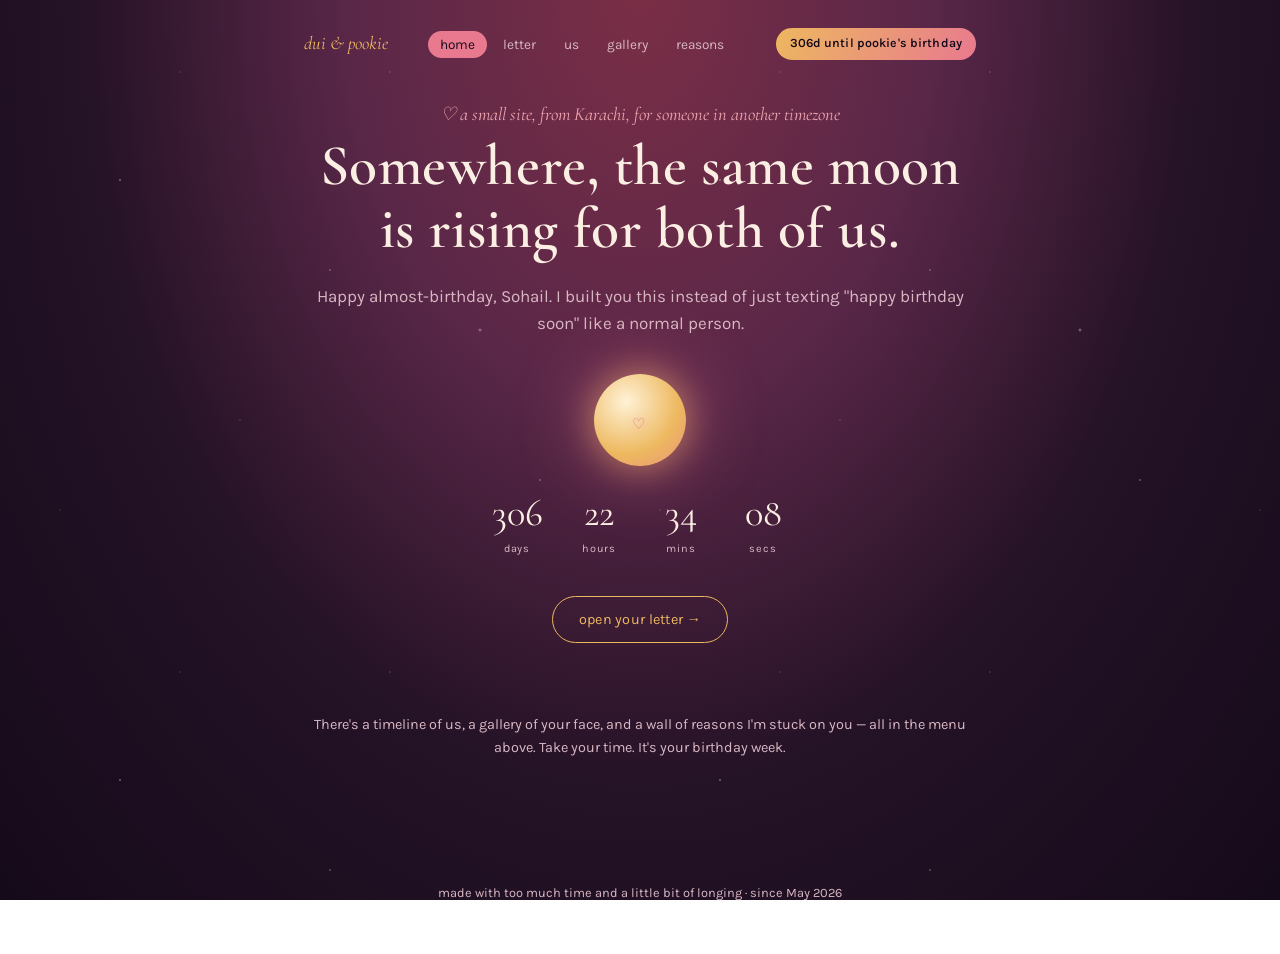
==== index.html @ db0c112a "Add files via upload" ====
<!DOCTYPE html>
<html lang="en">
<head>
<meta charset="UTF-8">
<meta name="viewport" content="width=device-width, initial-scale=1.0">
<title>For Pookie 🤍</title>
<link rel="stylesheet" href="style.css">
</head>
<body>

<div class="floating-hearts" id="floating-hearts"></div>

<nav class="nav">
  <a class="nav-mark" href="index.html">dui &amp; pookie</a>
  <ul class="nav-links">
    <li><a href="index.html">home</a></li>
    <li><a href="letter.html">letter</a></li>
    <li><a href="us.html">us</a></li>
    <li><a href="gallery.html">gallery</a></li>
    <li><a href="reasons.html">reasons</a></li>
  </ul>
  <span class="countdown-pill" id="nav-countdown"></span>
</nav>

<div class="wrap">

  <div class="hero">
    <span class="eyebrow"><span class="beat">♡</span> a small site, from Karachi, for someone in another timezone</span>
    <h1>Somewhere, the same moon<br>is rising for both of us.</h1>
    <p>Happy almost-birthday, Sohail. I built you this instead of just texting "happy birthday soon" like a normal person.</p>
  </div>

  <div class="moon-wrap">
    <div class="moon"><div class="shadow"></div></div>
  </div>

  <div class="countdown-grid">
    <div class="countdown-unit"><span class="num" id="cd-days">00</span><span class="label">days</span></div>
    <div class="countdown-unit"><span class="num" id="cd-hours">00</span><span class="label">hours</span></div>
    <div class="countdown-unit"><span class="num" id="cd-minutes">00</span><span class="label">mins</span></div>
    <div class="countdown-unit"><span class="num" id="cd-seconds">00</span><span class="label">secs</span></div>
  </div>

  <div style="text-align:center; margin-top:36px;">
    <a class="btn" href="letter.html">open your letter →</a>
  </div>

  <div style="text-align:center; margin-top:70px; color: var(--lavender); font-size:0.9rem;">
    <p>There's a timeline of us, a gallery of your face, and a wall of reasons I'm stuck on you — all in the menu above. Take your time. It's your birthday week.</p>
  </div>

</div>

<footer>made with too much time and a little bit of longing · since May 2026</footer>

<script src="script.js"></script>
</body>
</html>
---- style.css ----
@import url('https://fonts.googleapis.com/css2?family=Cormorant+Garamond:ital,wght@0,400;0,500;0,600;1,500&family=Karla:wght@400;500;600&display=swap');

:root {
  --navy: #241226;
  --navy-deep: #150a1a;
  --plum: #5a2748;
  --wine: #7a2e46;
  --gold: #edb85f;
  --rose: #f0a6b0;
  --rose-hot: #e8798f;
  --cream: #fbeee2;
  --lavender: #d9b8c4;
  --max-w: 720px;
}

* { box-sizing: border-box; }

html { scroll-behavior: smooth; }

body {
  margin: 0;
  background: radial-gradient(ellipse at top, var(--wine) 0%, var(--plum) 32%, var(--navy) 62%, var(--navy-deep) 100%);
  background-attachment: fixed;
  color: var(--cream);
  font-family: 'Karla', sans-serif;
  font-size: 17px;
  line-height: 1.6;
  min-height: 100vh;
  position: relative;
  overflow-x: hidden;
}

/* scattered stars, fixed so they don't reset per page scroll */
body::before {
  content: '';
  position: fixed;
  inset: 0;
  pointer-events: none;
  z-index: 0;
  background-image:
    radial-gradient(1.5px 1.5px at 20% 30%, rgba(246,239,230,0.55), transparent),
    radial-gradient(1px 1px at 65% 12%, rgba(246,239,230,0.4), transparent),
    radial-gradient(2px 2px at 80% 55%, rgba(246,239,230,0.5), transparent),
    radial-gradient(1px 1px at 40% 70%, rgba(246,239,230,0.35), transparent),
    radial-gradient(1.5px 1.5px at 90% 80%, rgba(246,239,230,0.45), transparent),
    radial-gradient(1px 1px at 10% 85%, rgba(246,239,230,0.3), transparent),
    radial-gradient(1.5px 1.5px at 55% 45%, rgba(246,239,230,0.4), transparent),
    radial-gradient(1px 1px at 30% 12%, rgba(246,239,230,0.3), transparent);
  background-repeat: repeat;
  background-size: 600px 600px;
}

/* ---------- floating hearts (decorative, behind content) ---------- */
.floating-hearts {
  position: fixed;
  inset: 0;
  z-index: 0;
  pointer-events: none;
  overflow: hidden;
}

.floating-hearts .fh {
  position: absolute;
  bottom: -40px;
  color: var(--rose-hot);
  opacity: 0;
  font-size: 14px;
  animation: floatUp linear forwards;
  will-change: transform, opacity;
}

@keyframes floatUp {
  0% { opacity: 0; transform: translateY(0) translateX(0) scale(0.8) rotate(0deg); }
  10% { opacity: 0.55; }
  85% { opacity: 0.4; }
  100% { opacity: 0; transform: translateY(-110vh) translateX(var(--drift, 30px)) scale(1.1) rotate(20deg); }
}

@media (prefers-reduced-motion: reduce) {
  .floating-hearts { display: none; }
}

h1, h2, h3 {
  font-family: 'Cormorant Garamond', serif;
  font-weight: 600;
  letter-spacing: 0.01em;
  margin: 0 0 0.4em;
}

h1 { font-size: clamp(2.4rem, 6vw, 3.6rem); line-height: 1.08; }
h2 { font-size: clamp(1.7rem, 4vw, 2.3rem); }

p { margin: 0 0 1em; color: var(--lavender); }

a { color: inherit; }

.wrap {
  position: relative;
  z-index: 1;
  max-width: var(--max-w);
  margin: 0 auto;
  padding: 0 24px 80px;
}

/* ---------- nav ---------- */

.nav {
  position: relative;
  z-index: 2;
  display: flex;
  align-items: center;
  justify-content: space-between;
  flex-wrap: wrap;
  gap: 14px;
  max-width: var(--max-w);
  margin: 0 auto;
  padding: 28px 24px 20px;
}

.nav-mark {
  font-family: 'Cormorant Garamond', serif;
  font-size: 1.15rem;
  font-style: italic;
  color: var(--gold);
  text-decoration: none;
  white-space: nowrap;
}

.nav-links {
  display: flex;
  gap: 4px;
  flex-wrap: wrap;
  list-style: none;
  margin: 0;
  padding: 0;
}

.nav-links a {
  text-decoration: none;
  color: var(--lavender);
  font-size: 0.85rem;
  padding: 6px 12px;
  border-radius: 999px;
  transition: color 0.2s ease, background 0.2s ease;
}

.nav-links a:hover,
.nav-links a.active {
  color: var(--navy-deep);
  background: var(--rose-hot);
}

.countdown-pill {
  font-size: 0.78rem;
  color: var(--navy-deep);
  background: linear-gradient(120deg, var(--gold), var(--rose-hot));
  padding: 6px 14px;
  border-radius: 999px;
  white-space: nowrap;
  font-weight: 600;
  letter-spacing: 0.01em;
}

/* ---------- moon ---------- */

.moon-wrap {
  display: flex;
  justify-content: center;
  margin: 10px 0 28px;
}

.moon {
  width: 92px;
  height: 92px;
  border-radius: 50%;
  background: radial-gradient(circle at 35% 30%, #fff2d6, var(--gold) 60%, var(--rose-hot) 130%);
  box-shadow: 0 0 70px 10px rgba(232,121,143,0.4), 0 0 30px 4px rgba(237,184,95,0.45);
  position: relative;
  overflow: hidden;
  animation: moonPulse 3.4s ease-in-out infinite;
}

@keyframes moonPulse {
  0%, 100% { box-shadow: 0 0 70px 10px rgba(232,121,143,0.4), 0 0 30px 4px rgba(237,184,95,0.45); }
  50% { box-shadow: 0 0 90px 16px rgba(232,121,143,0.55), 0 0 40px 8px rgba(237,184,95,0.6); }
}

@media (prefers-reduced-motion: reduce) {
  .moon { animation: none; }
}

.moon .shadow {
  position: absolute;
  top: -10%;
  height: 120%;
  width: 100%;
  background: var(--navy-deep);
  border-radius: 50%;
  transition: transform 1s ease;
}

.moon-wrap {
  position: relative;
}

.moon-wrap::after {
  content: '♡';
  position: absolute;
  left: 50%;
  top: 50%;
  width: 16px;
  height: 16px;
  margin-left: -8px;
  margin-top: -8px;
  color: var(--rose-hot);
  font-size: 15px;
  text-shadow: 0 0 8px rgba(232,121,143,0.8);
  transform-origin: 8px 74px;
  animation: orbit 6s linear infinite;
}

@keyframes orbit {
  from { transform: rotate(0deg) translateY(-74px) rotate(0deg); }
  to { transform: rotate(360deg) translateY(-74px) rotate(-360deg); }
}

@media (prefers-reduced-motion: reduce) {
  .moon-wrap::after { animation: none; }
}

/* ---------- countdown block (home hero) ---------- */

.countdown-grid {
  display: flex;
  gap: 18px;
  justify-content: center;
  flex-wrap: wrap;
  margin: 26px 0 8px;
}

.countdown-unit {
  text-align: center;
  min-width: 64px;
}

.countdown-unit .num {
  font-family: 'Cormorant Garamond', serif;
  font-size: 2.4rem;
  color: var(--cream);
  display: block;
  line-height: 1;
}

.countdown-unit .label {
  font-size: 0.68rem;
  letter-spacing: 0.08em;
  color: var(--lavender);
  text-transform: lowercase;
}

/* ---------- buttons ---------- */

.btn {
  display: inline-block;
  border: 1px solid var(--gold);
  color: var(--gold);
  text-decoration: none;
  padding: 11px 26px;
  border-radius: 999px;
  font-size: 0.9rem;
  letter-spacing: 0.02em;
  transition: background 0.25s ease, color 0.25s ease, transform 0.25s ease, box-shadow 0.25s ease;
  background: transparent;
  cursor: pointer;
  font-family: 'Karla', sans-serif;
}

.btn:hover {
  background: linear-gradient(120deg, var(--gold), var(--rose-hot));
  border-color: transparent;
  color: var(--navy-deep);
  transform: translateY(-2px);
  box-shadow: 0 10px 24px rgba(232,121,143,0.35);
}

/* ---------- hero ---------- */

.hero {
  text-align: center;
  padding: 20px 0 10px;
}

.hero .eyebrow {
  color: var(--rose);
  font-family: 'Cormorant Garamond', serif;
  font-style: italic;
  font-size: 1.15rem;
  margin-bottom: 6px;
  display: block;
}

.hero .eyebrow .beat {
  display: inline-block;
  animation: heartbeat 1.4s ease-in-out infinite;
}

@keyframes heartbeat {
  0%, 100% { transform: scale(1); }
  15% { transform: scale(1.25); }
  30% { transform: scale(1); }
  45% { transform: scale(1.2); }
  60% { transform: scale(1); }
}

@media (prefers-reduced-motion: reduce) {
  .hero .eyebrow .beat { animation: none; }
}

/* ---------- envelope (letter page) ---------- */

.envelope-stage {
  display: flex;
  justify-content: center;
  padding: 40px 0 20px;
}

.envelope {
  width: 260px;
  height: 170px;
  position: relative;
  cursor: pointer;
}

.envelope .body {
  position: absolute;
  inset: 0;
  background: var(--plum);
  border: 1px solid rgba(232,183,104,0.4);
  border-radius: 6px;
}

.envelope .flap {
  position: absolute;
  top: 0; left: 0; right: 0;
  height: 0;
  border-left: 130px solid transparent;
  border-right: 130px solid transparent;
  border-top: 90px solid var(--gold);
  transform-origin: top;
  transition: transform 0.6s ease;
  z-index: 3;
}

.envelope.open .flap {
  transform: rotateX(180deg);
}

.envelope .seal {
  position: absolute;
  top: 60px; left: 50%;
  transform: translateX(-50%);
  width: 34px; height: 34px;
  background: radial-gradient(circle at 35% 30%, #ffd9de, var(--rose-hot) 70%);
  box-shadow: 0 0 22px 4px rgba(232,121,143,0.55);
  border-radius: 50%;
  z-index: 4;
  display: flex; align-items: center; justify-content: center;
  font-family: 'Cormorant Garamond', serif;
  color: var(--navy-deep);
  font-size: 1rem;
  transition: opacity 0.3s ease;
  animation: heartbeat 1.6s ease-in-out infinite;
}

@media (prefers-reduced-motion: reduce) {
  .envelope .seal { animation: none; }
}

.envelope.open .seal { opacity: 0; }

.envelope .hint {
  position: absolute;
  bottom: -32px;
  left: 0; right: 0;
  text-align: center;
  font-size: 0.8rem;
  color: var(--lavender);
}

.letter-paper {
  max-width: 560px;
  margin: 40px auto 0;
  background: rgba(246,239,230,0.04);
  border: 1px solid rgba(232,183,104,0.25);
  border-radius: 10px;
  padding: 36px 32px;
  opacity: 0;
  transform: translateY(12px);
  transition: opacity 0.7s ease, transform 0.7s ease;
}

.letter-paper.show {
  opacity: 1;
  transform: translateY(0);
}

.letter-paper p {
  color: var(--cream);
  font-family: 'Cormorant Garamond', serif;
  font-size: 1.25rem;
  line-height: 1.7;
}

.signature {
  text-align: right;
  font-style: italic;
  color: var(--gold);
  margin-top: 20px;
}

/* ---------- timeline (us page) ---------- */

.timeline {
  position: relative;
  margin-top: 20px;
  padding-left: 26px;
  border-left: 1px solid rgba(232,183,104,0.35);
}

.timeline-item {
  position: relative;
  margin-bottom: 40px;
}

.timeline-item::before {
  content: '';
  position: absolute;
  left: -31px;
  top: 4px;
  width: 9px;
  height: 9px;
  border-radius: 50%;
  background: var(--gold);
}

.timeline-item .date {
  font-family: 'Cormorant Garamond', serif;
  font-style: italic;
  color: var(--rose);
  font-size: 1rem;
  margin-bottom: 4px;
}

.timeline-item h3 { margin-bottom: 6px; }

/* ---------- gallery ---------- */

.gallery {
  display: flex;
  flex-wrap: wrap;
  gap: 26px;
  justify-content: center;
  margin-top: 24px;
}

.polaroid {
  background: var(--cream);
  padding: 12px 12px 30px;
  width: 190px;
  border-radius: 3px;
  box-shadow: 0 12px 24px rgba(0,0,0,0.35);
  transform: rotate(var(--r, 0deg));
  transition: transform 0.3s ease;
}

.polaroid:hover {
  transform: rotate(0deg) scale(1.04);
  box-shadow: 0 16px 34px rgba(232,121,143,0.45);
}

.polaroid .frame {
  width: 100%;
  aspect-ratio: 1 / 1;
  background: rgba(60,42,77,0.5);
  border-radius: 2px;
  display: flex;
  align-items: center;
  justify-content: center;
  color: var(--lavender);
  font-size: 0.72rem;
  overflow: hidden;
}

.polaroid .frame img {
  width: 100%; height: 100%;
  object-fit: cover;
  display: block;
}

.polaroid .cap {
  display: block;
  text-align: center;
  margin-top: 10px;
  font-family: 'Cormorant Garamond', serif;
  font-style: italic;
  color: var(--navy-deep);
  font-size: 0.9rem;
}

/* ---------- reasons (hearts) ---------- */

.heart-field {
  position: relative;
  margin-top: 20px;
  display: flex;
  flex-wrap: wrap;
  gap: 18px;
  justify-content: center;
}

.heart {
  width: 78px;
  height: 78px;
  border-radius: 50%;
  border: 1px solid rgba(232,183,104,0.4);
  background: rgba(226,168,171,0.08);
  color: var(--rose);
  font-size: 1.6rem;
  display: flex;
  align-items: center;
  justify-content: center;
  cursor: pointer;
  transition: background 0.25s ease, transform 0.2s ease, box-shadow 0.25s ease;
  animation: heartbeat 2.6s ease-in-out infinite;
}

.heart:hover {
  transform: scale(1.1);
  box-shadow: 0 0 24px 4px rgba(232,121,143,0.4);
}

.heart.opened {
  background: radial-gradient(circle at 35% 30%, #ffd9de, var(--rose-hot) 75%);
  color: var(--navy-deep);
  animation: none;
  box-shadow: 0 0 26px 6px rgba(232,121,143,0.5);
}

.heart:nth-child(2) { animation-delay: 0.3s; }
.heart:nth-child(3) { animation-delay: 0.6s; }
.heart:nth-child(4) { animation-delay: 0.9s; }
.heart:nth-child(5) { animation-delay: 0.2s; }
.heart:nth-child(6) { animation-delay: 0.5s; }
.heart:nth-child(7) { animation-delay: 0.8s; }

@media (prefers-reduced-motion: reduce) {
  .heart { animation: none; }
}

.reason-text {
  max-width: 560px;
  margin: 26px auto 0;
  text-align: center;
  font-family: 'Cormorant Garamond', serif;
  font-size: 1.3rem;
  color: var(--cream);
  min-height: 60px;
  font-style: italic;
}

footer {
  position: relative;
  z-index: 1;
  text-align: center;
  padding: 30px 24px 50px;
  color: var(--lavender);
  font-size: 0.8rem;
}

@media (prefers-reduced-motion: reduce) {
  * { transition: none !important; scroll-behavior: auto !important; }
}
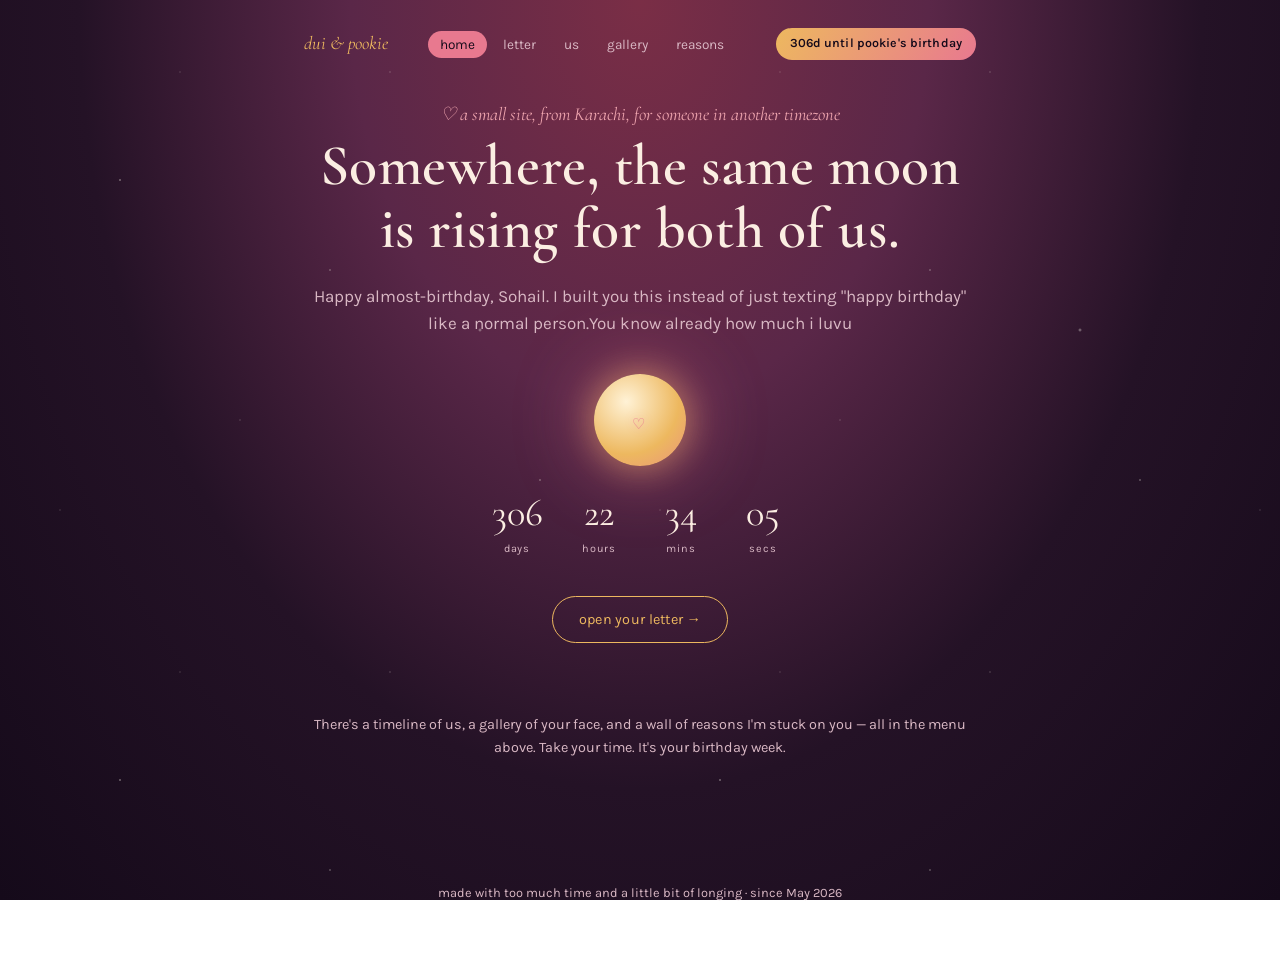
==== commit 085e7a34: "Update index.html" ====
--- a/index.html
+++ b/index.html
@@ -27,7 +27,7 @@
   <div class="hero">
     <span class="eyebrow"><span class="beat">♡</span> a small site, from Karachi, for someone in another timezone</span>
     <h1>Somewhere, the same moon<br>is rising for both of us.</h1>
-    <p>Happy almost-birthday, Sohail. I built you this instead of just texting "happy birthday soon" like a normal person.</p>
+    <p>Happy almost-birthday, Sohail. I built you this instead of just texting "happy birthday" like a normal person.You know already how much i luvu</p>
   </div>
 
   <div class="moon-wrap">
